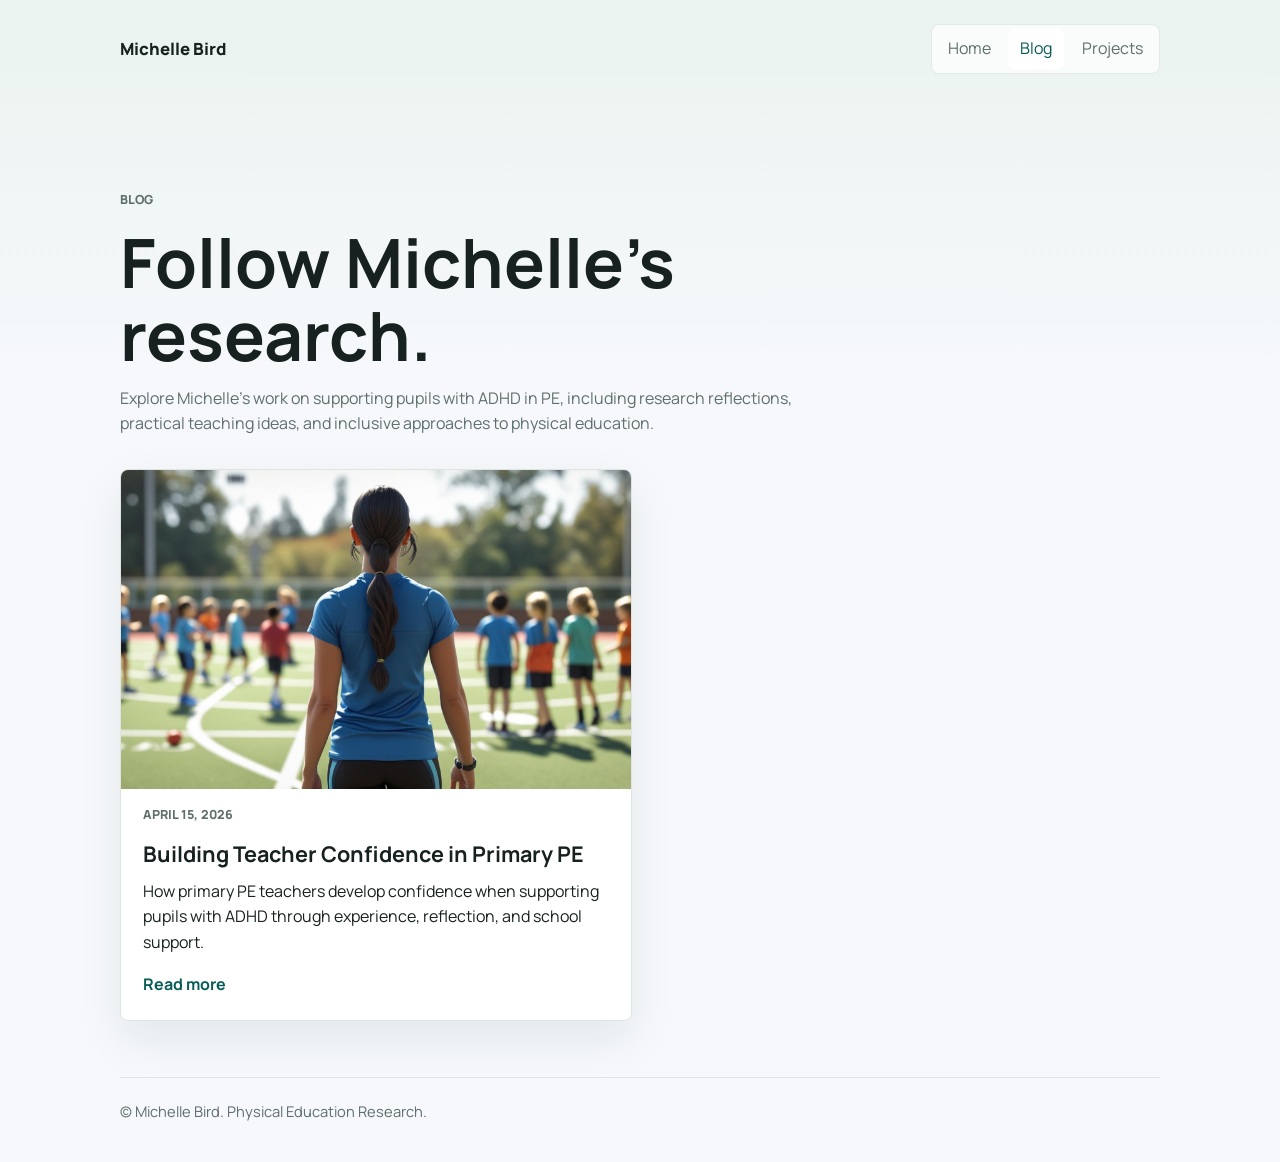
==== blog/index.html @ 99b3552e "Update research site content" ====
<!DOCTYPE html>
<html lang="en">
  <head>
    <meta charset="UTF-8" />
    <meta name="viewport" content="width=device-width, initial-scale=1.0" />
    <title>Michelle Bird | Blog</title>
    <meta
      name="description"
      content="Academic writing and reflections on inclusive physical education for pupils with ADHD."
    />
    <link rel="preconnect" href="https://fonts.googleapis.com" />
    <link rel="preconnect" href="https://fonts.gstatic.com" crossorigin />
    <link
      href="https://fonts.googleapis.com/css2?family=Manrope:wght@400;500;700;800&display=swap"
      rel="stylesheet"
    />
    <link rel="stylesheet" href="../styles.css" />
  </head>
  <body>
    <div class="site-shell">
      <header class="site-header">
        <a class="brand" href="../index.html">Michelle Bird</a>
        <nav class="site-nav" aria-label="Primary navigation">
          <a href="../index.html">Home</a>
          <a href="index.html" aria-current="page">Blog</a>
          <a href="../projects/index.html">Projects</a>
        </nav>
      </header>

      <main>
        <section class="page-header">
          <p class="eyebrow">Blog</p>
          <h1>Follow Michelle's research.</h1>
          <p>
            Explore Michelle's work on supporting pupils with ADHD in PE,
            including research reflections, practical teaching ideas, and
            inclusive approaches to physical education.
          </p>
        </section>

        <section class="cards">
          <article class="card">
            <img
              class="card-image"
              src="../assets/images/blog-pe-teachers-adhd-confidence-photo.jpg"
              alt="PE teacher walking into an outdoor PE space with pupils blurred in the distance"
            />
            <p class="meta">April 15, 2026</p>
            <h2>Building Teacher Confidence in Primary PE</h2>
            <p>
              How primary PE teachers develop confidence when supporting pupils
              with ADHD through experience, reflection, and school support.
            </p>
            <a class="text-link" href="pe-teachers-adhd-confidence.html">Read more</a>
          </article>
        </section>
      </main>

      <footer class="site-footer">
        <p>&copy; <span id="year"></span> Michelle Bird. Physical Education Research.</p>
      </footer>
    </div>

    <script src="../scripts/site.js"></script>
  </body>
</html>
---- styles.css ----
:root {
  --bg: #f6f8fb;
  --bg-soft: #eaf3ef;
  --surface: #ffffff;
  --surface-soft: #fbfcfd;
  --text: #17211f;
  --muted: #5f6f6b;
  --line: #dce5e2;
  --accent: #087a72;
  --accent-dark: #075c56;
  --accent-warm: #bd4b39;
  --shadow: 0 18px 45px rgba(31, 45, 42, 0.08);
  --max-width: 1040px;
  --radius: 8px;
}

* {
  box-sizing: border-box;
}

body {
  margin: 0;
  font-family: "Manrope", sans-serif;
  color: var(--text);
  background:
    linear-gradient(180deg, var(--bg-soft) 0, var(--bg) 23rem),
    var(--bg);
  line-height: 1.6;
}

a {
  color: inherit;
}

.site-shell {
  width: min(calc(100% - 2rem), var(--max-width));
  margin: 0 auto;
  min-height: 100vh;
}

.site-header,
.site-footer {
  display: flex;
  justify-content: space-between;
  align-items: center;
  gap: 1rem;
}

.site-header {
  padding: 1.5rem 0 1.25rem;
}

.site-header-home {
  justify-content: flex-end;
}

.site-footer {
  padding: 1.4rem 0 2.4rem;
  border-top: 1px solid var(--line);
  color: var(--muted);
  font-size: 0.92rem;
}

.brand,
.site-nav a,
.button,
.text-link {
  text-decoration: none;
}

.brand {
  font-weight: 800;
  letter-spacing: 0;
  font-size: 1.05rem;
}

.site-nav {
  display: flex;
  gap: 0.35rem;
  padding: 0.25rem;
  background: rgba(255, 255, 255, 0.72);
  border: 1px solid rgba(220, 229, 226, 0.8);
  border-radius: var(--radius);
}

.site-nav a {
  color: var(--muted);
  border-radius: 6px;
  padding: 0.45rem 0.75rem;
  transition: background 160ms ease, color 160ms ease;
}

.site-nav a[aria-current="page"],
.site-nav a:hover {
  background: var(--surface);
  color: var(--accent-dark);
}

.text-link:hover {
  color: var(--accent-warm);
}

main {
  padding: 0.75rem 0 3.5rem;
}

.hero,
.section-grid,
.cards,
.content-grid,
.bio-section,
.research-feature {
  display: grid;
  gap: 1rem;
}

.hero {
  grid-template-columns: minmax(0, 1.2fr) minmax(260px, 0.8fr);
  align-items: center;
  gap: clamp(1.5rem, 5vw, 4rem);
  min-height: 31rem;
  padding: clamp(2.5rem, 7vw, 5rem) 0 clamp(2.4rem, 6vw, 4rem);
  border-bottom: 1px solid rgba(23, 33, 31, 0.1);
}

.panel,
.card,
.article,
.portrait-card,
.bio-section,
.research-feature {
  background: var(--surface);
  border: 1px solid var(--line);
  border-radius: var(--radius);
  box-shadow: var(--shadow);
}

.panel,
.card {
  overflow: hidden;
}

.panel,
.article,
.bio-section,
.research-feature {
  padding: clamp(1.25rem, 3vw, 1.7rem);
}

h1,
h2 {
  margin: 0 0 0.8rem;
  line-height: 1.08;
  letter-spacing: 0;
  overflow-wrap: anywhere;
}

p {
  margin: 0 0 1rem;
}

p:last-child {
  margin-bottom: 0;
}

.hero h1,
.page-header h1,
.article h1 {
  font-size: 4.25rem;
  max-width: 13ch;
}

.panel h2,
.card h2 {
  font-size: 1.35rem;
  line-height: 1.18;
}

.article .article-header h1 {
  font-size: clamp(2.1rem, 5vw, 3.4rem);
  max-width: 18ch;
}

.article .project-title {
  font-size: 20pt;
  line-height: 1.3;
  max-width: 44ch;
}

.eyebrow,
.section-label,
.meta {
  text-transform: uppercase;
  letter-spacing: 0;
  font-size: 0.78rem;
  color: var(--muted);
  font-weight: 800;
}

.lead {
  max-width: 42rem;
  font-size: 1.22rem;
  color: #31403d;
}

.mini-list,
.post-list {
  margin: 0.8rem 0 1rem;
  padding-left: 1.2rem;
}

.button-row {
  display: flex;
  gap: 0.75rem;
  flex-wrap: wrap;
  margin-top: 1.4rem;
}

.profile-links {
  display: flex;
  gap: 0.75rem;
  flex-wrap: wrap;
  margin-top: 1.25rem;
}

.profile-links a {
  display: inline-flex;
  align-items: center;
  min-height: 2.35rem;
  padding: 0.5rem 0.8rem;
  color: var(--accent-dark);
  border: 1px solid var(--line);
  border-radius: var(--radius);
  background: var(--surface-soft);
  font-weight: 700;
  text-decoration: none;
}

.button {
  display: inline-flex;
  align-items: center;
  min-height: 2.8rem;
  padding: 0.72rem 1rem;
  border-radius: var(--radius);
  font-weight: 700;
  transition: transform 160ms ease, box-shadow 160ms ease, background 160ms ease;
}

.button-primary {
  color: white;
  background: var(--accent);
  box-shadow: 0 10px 22px rgba(8, 122, 114, 0.18);
}

.button-secondary {
  background: rgba(255, 255, 255, 0.76);
  border: 1px solid var(--line);
}

.button:hover {
  transform: translateY(-1px);
}

.focus-strip {
  display: grid;
  grid-template-columns: repeat(3, minmax(0, 1fr));
  gap: 1px;
  margin: 1.25rem 0;
  overflow: hidden;
  border: 1px solid var(--line);
  border-radius: var(--radius);
  background: var(--line);
}

.focus-strip p {
  margin: 0;
  padding: 1rem;
  background: rgba(255, 255, 255, 0.78);
  color: #344440;
  font-size: 0.95rem;
  font-weight: 700;
}

.portrait-card {
  margin: 0;
  overflow: hidden;
}

.portrait-card img {
  display: block;
  width: 100%;
  aspect-ratio: 4 / 5;
  object-fit: cover;
  background: var(--surface-soft);
}

.portrait-card figcaption {
  padding: 0.85rem 1rem;
  color: var(--muted);
  font-size: 0.92rem;
  font-weight: 700;
}

.bio-section {
  grid-template-columns: minmax(180px, 0.45fr) minmax(0, 1fr);
  gap: clamp(1rem, 4vw, 2.5rem);
  margin-top: 1.25rem;
}

.bio-copy {
  max-width: 42rem;
}

.research-feature {
  grid-template-columns: minmax(220px, 0.7fr) minmax(0, 1fr);
  align-items: center;
  gap: clamp(1rem, 4vw, 2rem);
  margin-top: 1.25rem;
  overflow: hidden;
}

.research-feature img {
  display: block;
  width: 100%;
  border-radius: var(--radius);
  background: var(--surface-soft);
}

.section-grid,
.cards,
.content-grid {
  grid-template-columns: repeat(2, minmax(0, 1fr));
}

.page-header,
.wide-panel,
.article {
  margin-top: 1.25rem;
}

.page-header {
  padding: clamp(2.5rem, 7vw, 4rem) 0 clamp(1.25rem, 4vw, 2rem);
}

.page-header p {
  max-width: 42rem;
  color: var(--muted);
}

.card {
  padding: 0;
}

.card > :not(img) {
  margin-left: clamp(1.1rem, 3vw, 1.4rem);
  margin-right: clamp(1.1rem, 3vw, 1.4rem);
}

.card > :last-child {
  display: inline-block;
  margin-bottom: clamp(1.1rem, 3vw, 1.4rem);
}

.panel-image,
.card-image {
  display: block;
  width: 100%;
  aspect-ratio: 16 / 10;
  object-fit: cover;
  background: var(--surface-soft);
}

.panel-image {
  margin: calc(clamp(1.25rem, 3vw, 1.7rem) * -1) calc(clamp(1.25rem, 3vw, 1.7rem) * -1) 1.1rem;
  width: calc(100% + (clamp(1.25rem, 3vw, 1.7rem) * 2));
}

.panel-image + .section-label,
.card-image + .meta {
  margin-top: 1rem;
}

.image-credit {
  color: var(--muted);
  font-size: 0.78rem;
  margin-top: 0.65rem;
}

.card-image + .image-credit + .meta {
  margin-top: 0.75rem;
}

.article {
  max-width: 760px;
  margin-left: auto;
  margin-right: auto;
}

.article-header {
  margin-bottom: 1.2rem;
}

.article img {
  display: block;
  width: 100%;
  margin: 1.4rem 0 1.6rem;
  border-radius: var(--radius);
  background: var(--surface-soft);
}

.article p,
.article li {
  color: #344440;
}

.article h2 {
  margin: 2rem 0 0.75rem;
  font-size: 1.55rem;
}

.article-intro {
  max-width: 42rem;
  font-size: 1.12rem;
  color: #31403d;
}

.strategy-list,
.reference-list {
  padding-left: 1.25rem;
}

.strategy-list li,
.reference-list li {
  margin-bottom: 0.85rem;
}

.reference-list {
  font-size: 0.9rem;
}

.back-link,
.text-link {
  color: var(--accent-dark);
  font-weight: 700;
}

.text-link {
  text-underline-offset: 0.2em;
}

@media (max-width: 820px) {
  .hero,
  .bio-section,
  .research-feature,
  .section-grid,
  .cards,
  .content-grid,
  .focus-strip {
    grid-template-columns: 1fr;
  }

  .site-header,
  .site-footer {
    flex-direction: column;
    align-items: flex-start;
  }

  .site-nav {
    width: 100%;
    justify-content: space-between;
  }

  .site-nav a {
    flex: 1;
    text-align: center;
  }

  .hero {
    min-height: auto;
    padding-top: 2.2rem;
  }

  .hero h1,
  .page-header h1,
  .article h1 {
    font-size: 2.45rem;
    max-width: 100%;
  }

  .article .article-header h1 {
    font-size: 2rem;
  }

  .article .project-title {
    font-size: 1.25rem;
  }

  .lead {
    font-size: 1.08rem;
  }
}
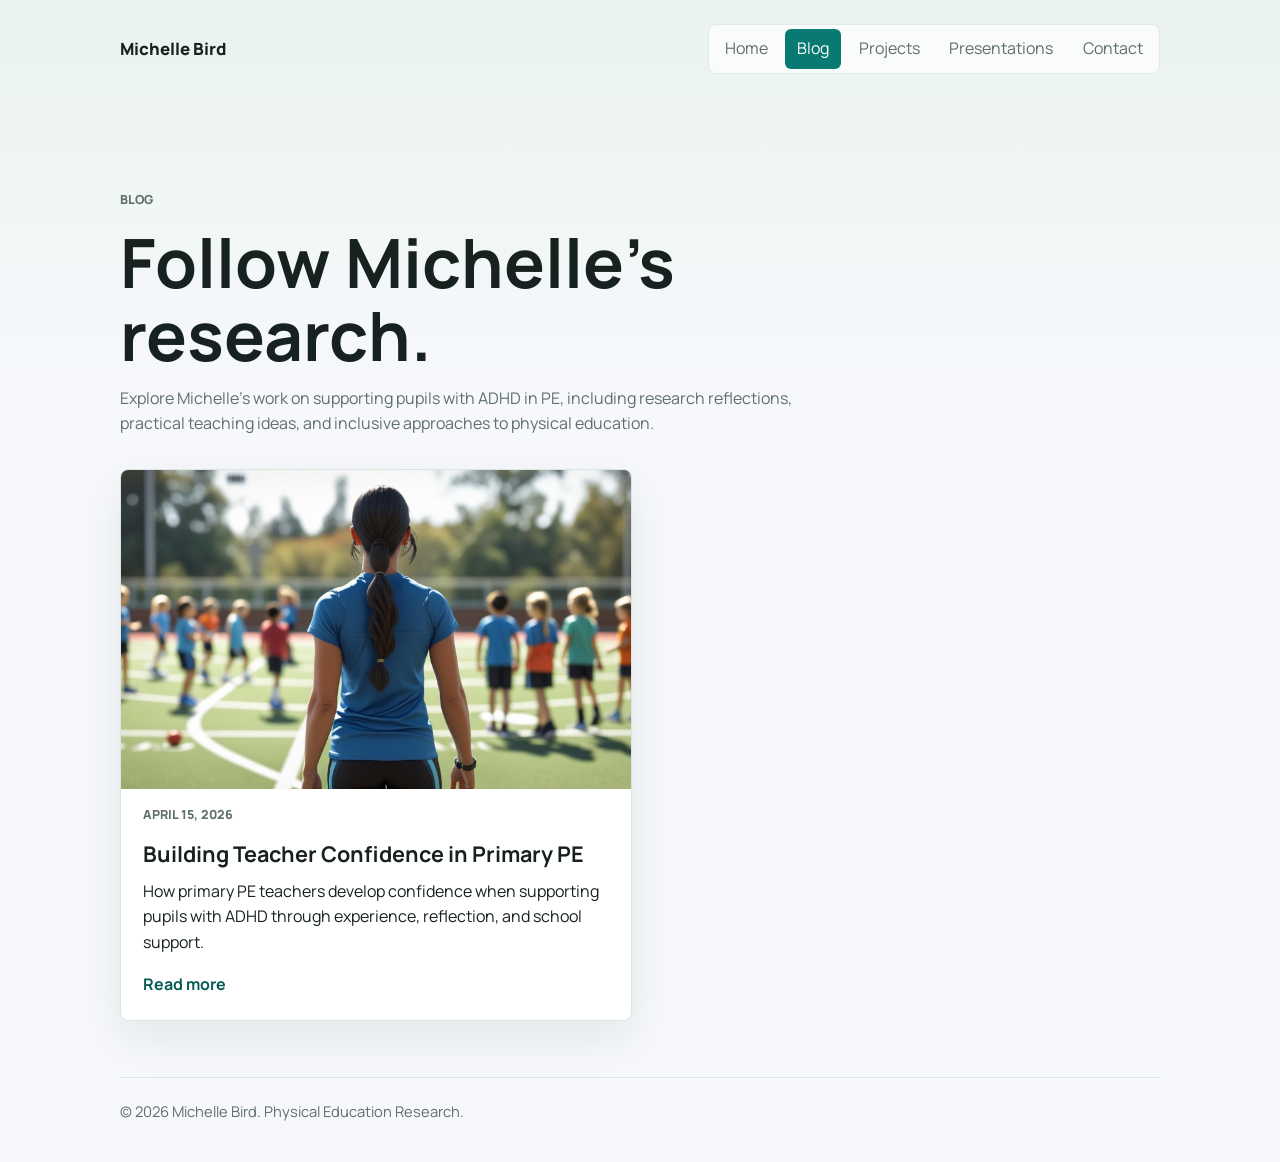
==== commit 5ad80004: "Improve mobile navigation and contact links" ====
--- a/blog/index.html
+++ b/blog/index.html
@@ -20,10 +20,13 @@
     <div class="site-shell">
       <header class="site-header">
         <a class="brand" href="../index.html">Michelle Bird</a>
+        <button class="menu-toggle" type="button" aria-expanded="false">Menu</button>
         <nav class="site-nav" aria-label="Primary navigation">
           <a href="../index.html">Home</a>
           <a href="index.html" aria-current="page">Blog</a>
           <a href="../projects/index.html">Projects</a>
+          <a href="../presentations.html">Presentations</a>
+          <a href="../contact.html">Contact</a>
         </nav>
       </header>
 
--- a/styles.css
+++ b/styles.css
@@ -83,6 +83,23 @@
   border-radius: var(--radius);
 }
 
+.menu-toggle {
+  display: none;
+  min-height: 2.35rem;
+  padding: 0.5rem 0.8rem;
+  color: white;
+  background: var(--accent);
+  border: 0;
+  border-radius: var(--radius);
+  font: inherit;
+  font-weight: 700;
+  cursor: pointer;
+}
+
+.menu-toggle:hover {
+  background: var(--accent-warm);
+}
+
 .site-nav a {
   color: var(--muted);
   border-radius: 6px;
@@ -92,8 +109,8 @@
 
 .site-nav a[aria-current="page"],
 .site-nav a:hover {
-  background: var(--surface);
-  color: var(--accent-dark);
+  background: var(--accent);
+  color: white;
 }
 
 .text-link:hover {
@@ -128,7 +145,10 @@
 .article,
 .portrait-card,
 .bio-section,
-.research-feature {
+.research-feature,
+.contact-email-panel,
+.contact-panel,
+.presentation-item {
   background: var(--surface);
   border: 1px solid var(--line);
   border-radius: var(--radius);
@@ -143,7 +163,10 @@
 .panel,
 .article,
 .bio-section,
-.research-feature {
+.research-feature,
+.contact-email-panel,
+.contact-panel,
+.presentation-item {
   padding: clamp(1.25rem, 3vw, 1.7rem);
 }
 
@@ -234,6 +257,14 @@
   background: var(--surface-soft);
   font-weight: 700;
   text-decoration: none;
+  transition: background 160ms ease, border-color 160ms ease, color 160ms ease, transform 160ms ease;
+}
+
+.profile-links a:hover {
+  color: white;
+  background: var(--accent);
+  border-color: var(--accent);
+  transform: translateY(-1px);
 }
 
 .button {
@@ -252,9 +283,20 @@
   box-shadow: 0 10px 22px rgba(8, 122, 114, 0.18);
 }
 
+.button-primary:hover {
+  background: var(--accent-warm);
+  box-shadow: 0 12px 24px rgba(189, 75, 57, 0.2);
+}
+
 .button-secondary {
   background: rgba(255, 255, 255, 0.76);
   border: 1px solid var(--line);
+}
+
+.button-secondary:hover {
+  color: white;
+  background: var(--accent-dark);
+  border-color: var(--accent-dark);
 }
 
 .button:hover {
@@ -319,6 +361,53 @@
   overflow: hidden;
 }
 
+.research-feature-link {
+  color: inherit;
+  text-decoration: none;
+  transition: transform 160ms ease, box-shadow 160ms ease, border-color 160ms ease;
+}
+
+.research-feature-link:hover {
+  border-color: rgba(8, 122, 114, 0.45);
+  box-shadow: 0 20px 48px rgba(8, 122, 114, 0.14);
+  transform: translateY(-1px);
+}
+
+.research-feature-link:hover .text-link {
+  color: var(--accent-warm);
+}
+
+.contact-panel {
+  display: grid;
+  grid-template-columns: minmax(0, 1fr) auto;
+  align-items: center;
+  gap: clamp(1rem, 4vw, 2rem);
+  margin-top: 1.25rem;
+}
+
+.contact-email-panel {
+  margin-top: 1.25rem;
+}
+
+.contact-email-panel h2 {
+  font-size: 1.7rem;
+}
+
+.presentation-list {
+  display: grid;
+  gap: 1rem;
+  margin-top: 1.25rem;
+}
+
+.presentation-item h2 {
+  font-size: 1.55rem;
+}
+
+.presentation-item h3 {
+  margin: 1.5rem 0 0.75rem;
+  font-size: 1rem;
+}
+
 .research-feature img {
   display: block;
   width: 100%;
@@ -349,6 +438,22 @@
 
 .card {
   padding: 0;
+}
+
+.card-link {
+  color: inherit;
+  text-decoration: none;
+  transition: transform 160ms ease, box-shadow 160ms ease, border-color 160ms ease;
+}
+
+.card-link:hover {
+  border-color: rgba(8, 122, 114, 0.45);
+  box-shadow: 0 20px 48px rgba(8, 122, 114, 0.14);
+  transform: translateY(-1px);
+}
+
+.card-link:hover .text-link {
+  color: var(--accent-warm);
 }
 
 .card > :not(img) {
@@ -424,6 +529,11 @@
   color: #31403d;
 }
 
+.article-authors {
+  color: var(--muted);
+  font-weight: 700;
+}
+
 .strategy-list,
 .reference-list {
   padding-left: 1.25rem;
@@ -452,6 +562,7 @@
   .hero,
   .bio-section,
   .research-feature,
+  .contact-panel,
   .section-grid,
   .cards,
   .content-grid,
@@ -465,13 +576,24 @@
     align-items: flex-start;
   }
 
+  .menu-toggle {
+    display: inline-flex;
+    align-items: center;
+    justify-content: center;
+  }
+
   .site-nav {
+    display: none;
+    grid-template-columns: 1fr;
     width: 100%;
-    justify-content: space-between;
+    margin-top: 0.65rem;
+  }
+
+  .site-nav.is-open {
+    display: grid;
   }
 
   .site-nav a {
-    flex: 1;
     text-align: center;
   }
 
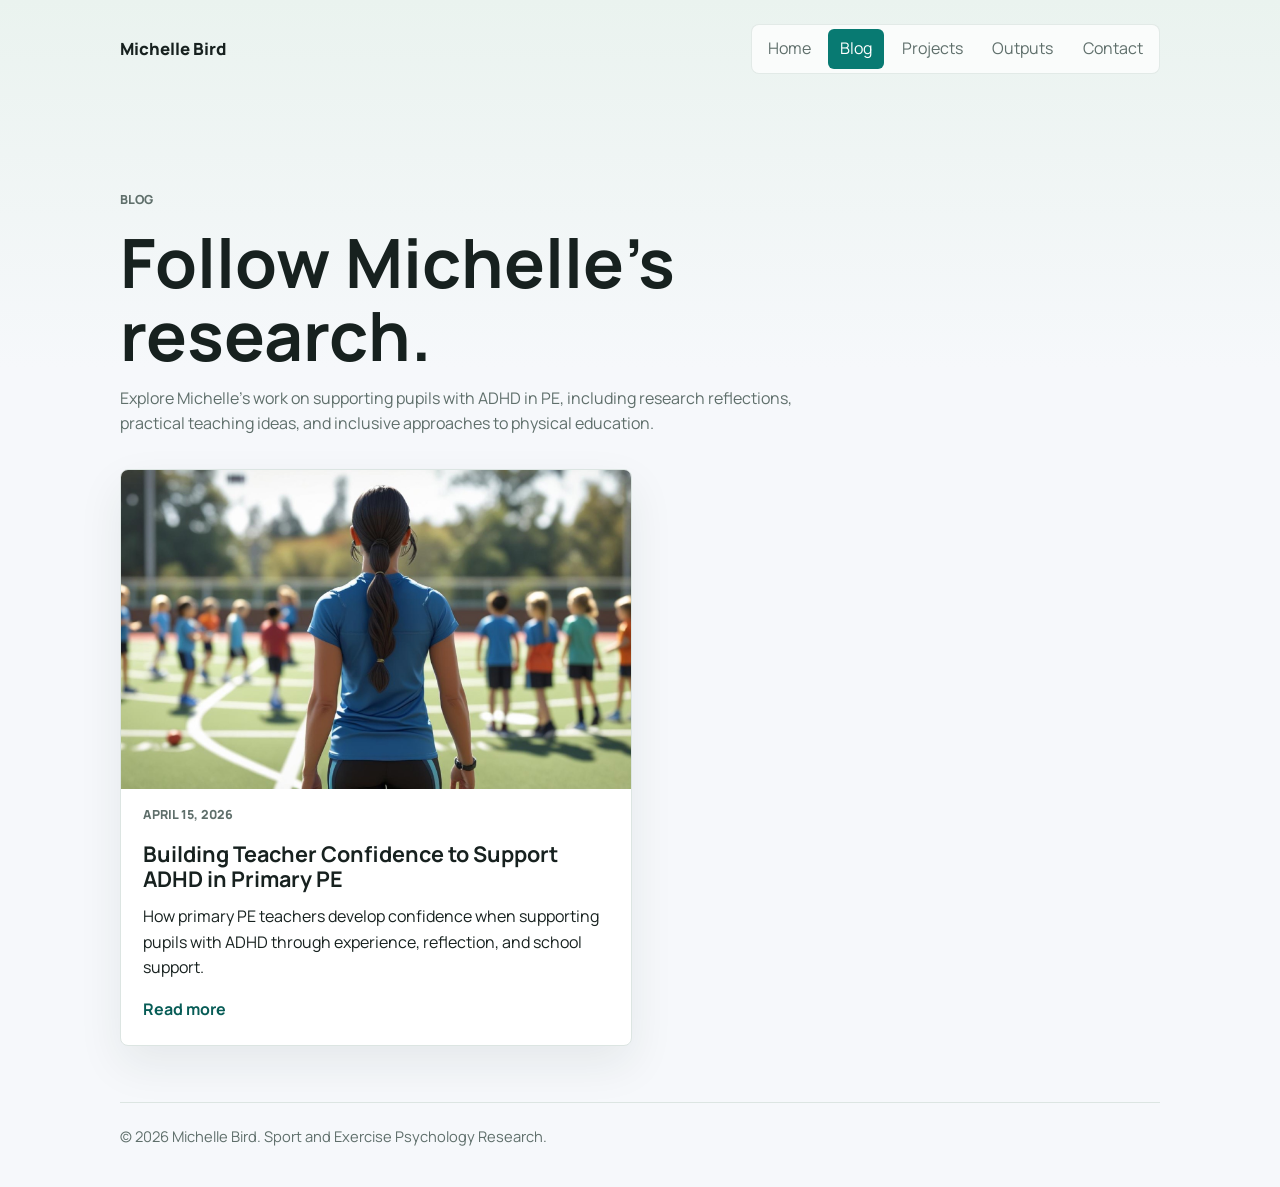
==== commit 9fabb264: "Add CASES conference output page" ====
--- a/blog/index.html
+++ b/blog/index.html
@@ -25,7 +25,7 @@
           <a href="../index.html">Home</a>
           <a href="index.html" aria-current="page">Blog</a>
           <a href="../projects/index.html">Projects</a>
-          <a href="../presentations.html">Presentations</a>
+          <a href="../outputs.html">Outputs</a>
           <a href="../contact.html">Contact</a>
         </nav>
       </header>
@@ -49,7 +49,7 @@
               alt="PE teacher walking into an outdoor PE space with pupils blurred in the distance"
             />
             <p class="meta">April 15, 2026</p>
-            <h2>Building Teacher Confidence in Primary PE</h2>
+            <h2>Building Teacher Confidence to Support ADHD in Primary PE</h2>
             <p>
               How primary PE teachers develop confidence when supporting pupils
               with ADHD through experience, reflection, and school support.
@@ -60,7 +60,7 @@
       </main>
 
       <footer class="site-footer">
-        <p>&copy; <span id="year"></span> Michelle Bird. Physical Education Research.</p>
+        <p>&copy; <span id="year"></span> Michelle Bird. Sport and Exercise Psychology Research.</p>
       </footer>
     </div>
 
--- a/styles.css
+++ b/styles.css
@@ -126,6 +126,7 @@
 .cards,
 .content-grid,
 .bio-section,
+.research-interests,
 .research-feature {
   display: grid;
   gap: 1rem;
@@ -145,6 +146,7 @@
 .article,
 .portrait-card,
 .bio-section,
+.research-interests,
 .research-feature,
 .contact-email-panel,
 .contact-panel,
@@ -163,6 +165,7 @@
 .panel,
 .article,
 .bio-section,
+.research-interests,
 .research-feature,
 .contact-email-panel,
 .contact-panel,
@@ -353,6 +356,31 @@
   max-width: 42rem;
 }
 
+.research-interests {
+  grid-template-columns: minmax(180px, 0.45fr) minmax(0, 1fr);
+  gap: clamp(1rem, 4vw, 2.5rem);
+  margin-top: 1.25rem;
+}
+
+.keyword-list {
+  display: flex;
+  flex-wrap: wrap;
+  gap: 0.55rem;
+  margin: 0;
+  padding: 0;
+  list-style: none;
+}
+
+.keyword-list li {
+  padding: 0.45rem 0.7rem;
+  color: #31403d;
+  background: var(--bg-soft);
+  border: 1px solid var(--line);
+  border-radius: var(--radius);
+  font-size: 0.92rem;
+  font-weight: 700;
+}
+
 .research-feature {
   grid-template-columns: minmax(220px, 0.7fr) minmax(0, 1fr);
   align-items: center;
@@ -397,6 +425,18 @@
   display: grid;
   gap: 1rem;
   margin-top: 1.25rem;
+}
+
+.presentation-photo {
+  max-width: 18rem;
+  margin: 0 0 1.25rem;
+}
+
+.presentation-photo img {
+  display: block;
+  width: 100%;
+  border-radius: var(--radius);
+  background: var(--surface-soft);
 }
 
 .presentation-item h2 {
@@ -548,6 +588,10 @@
   font-size: 0.9rem;
 }
 
+.reference-list a {
+  overflow-wrap: anywhere;
+}
+
 .back-link,
 .text-link {
   color: var(--accent-dark);
@@ -561,6 +605,7 @@
 @media (max-width: 820px) {
   .hero,
   .bio-section,
+  .research-interests,
   .research-feature,
   .contact-panel,
   .section-grid,
